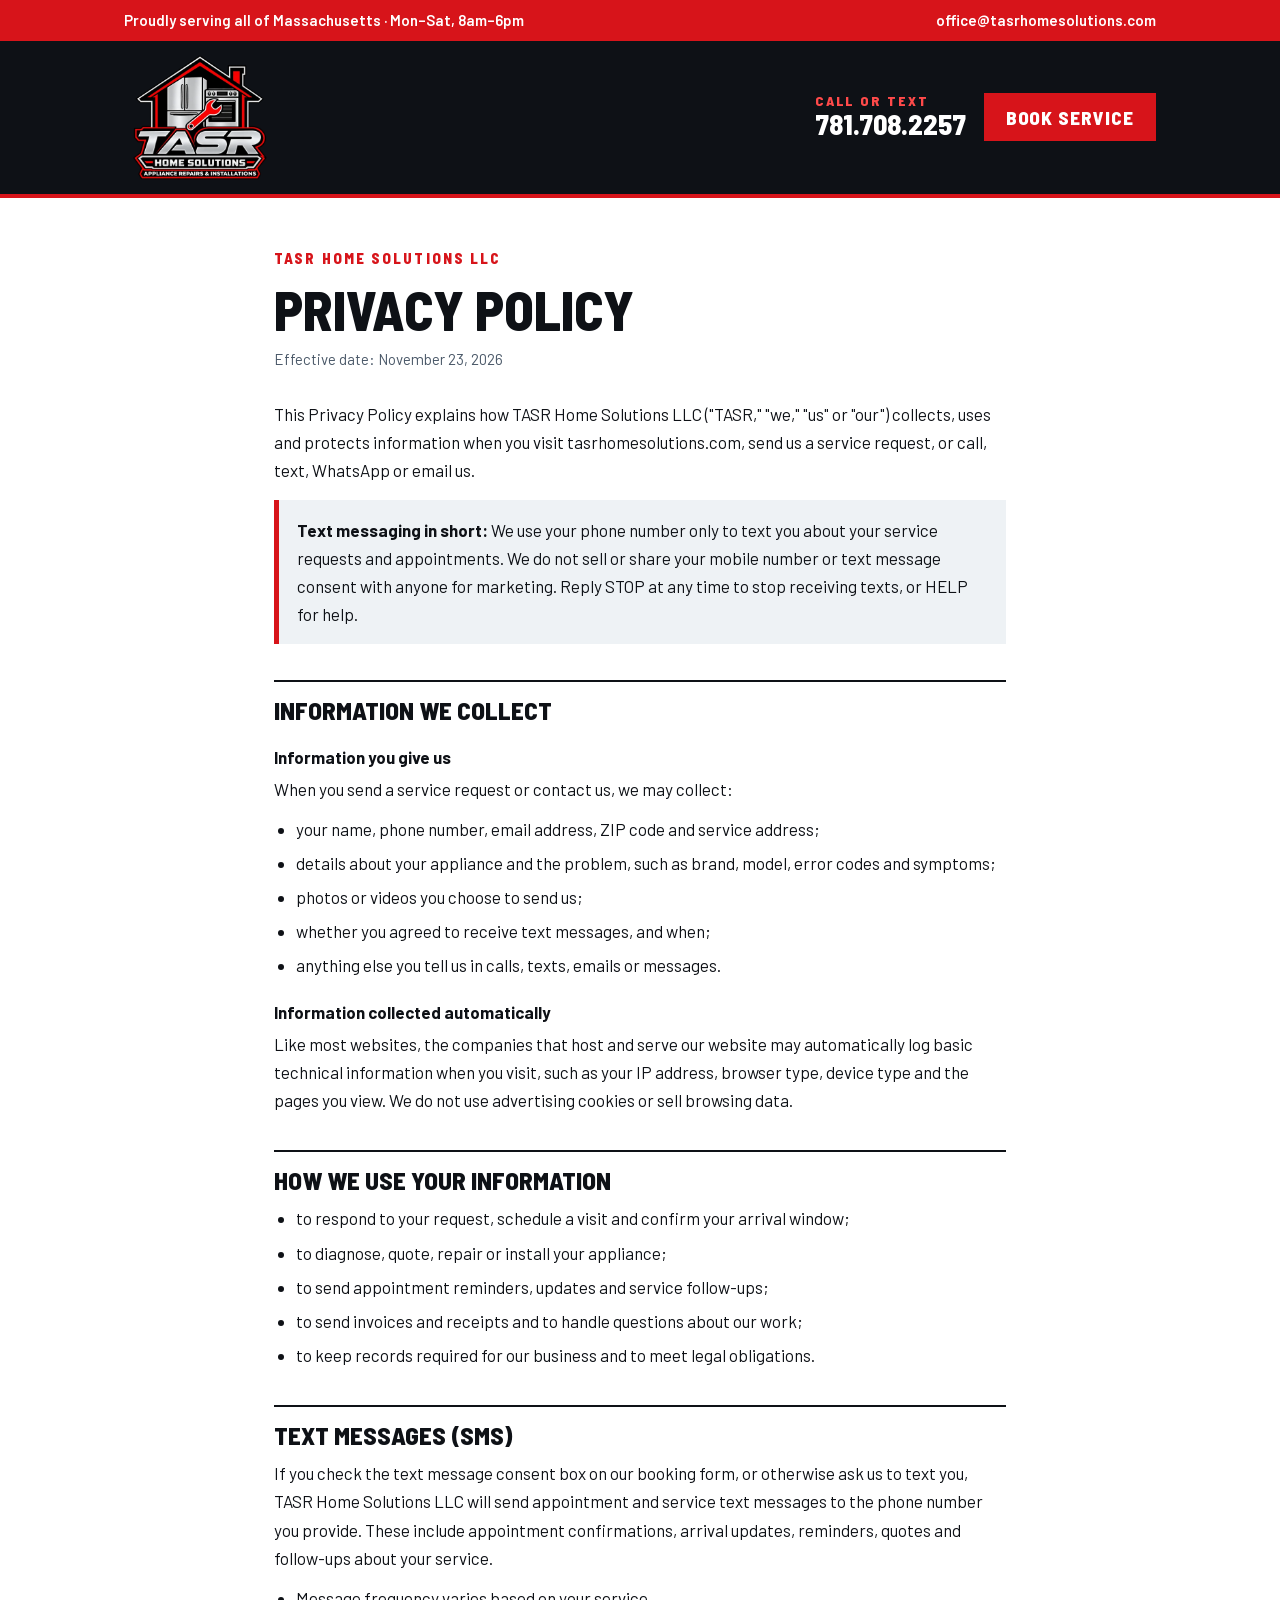
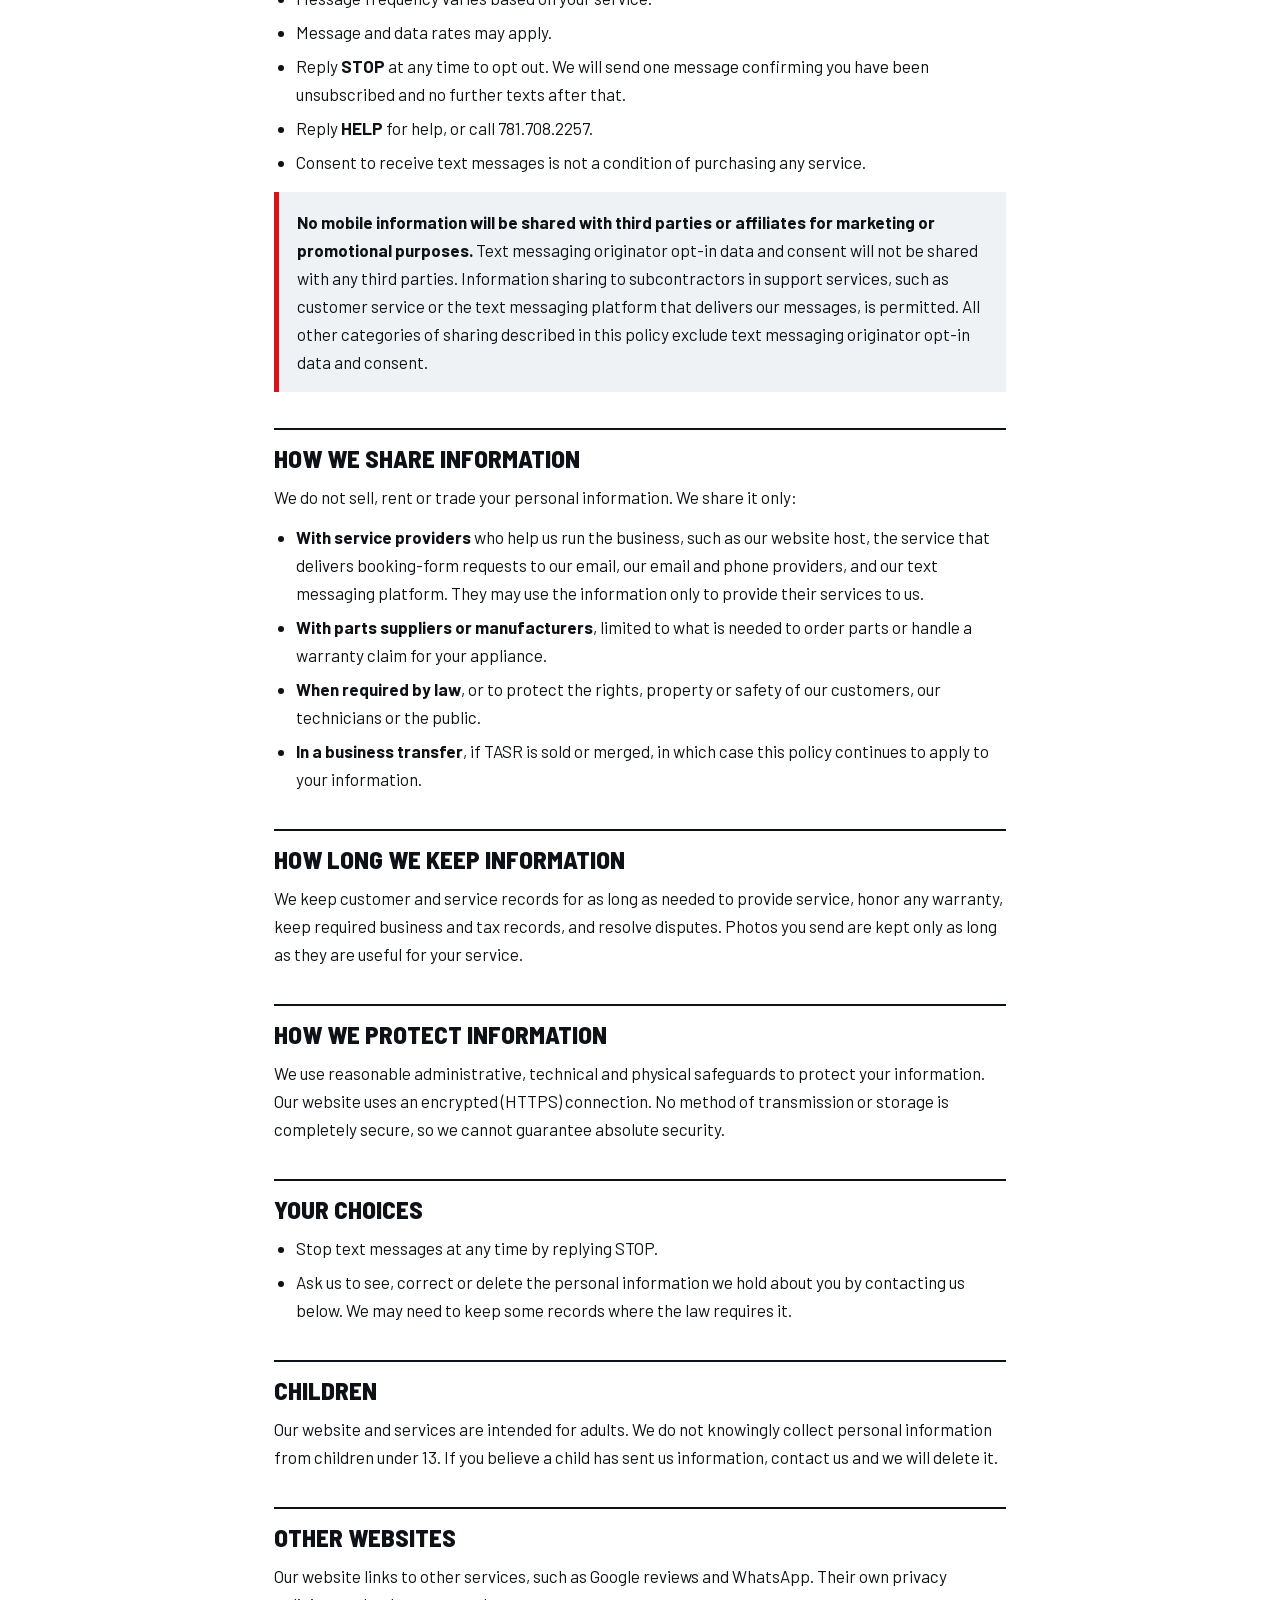
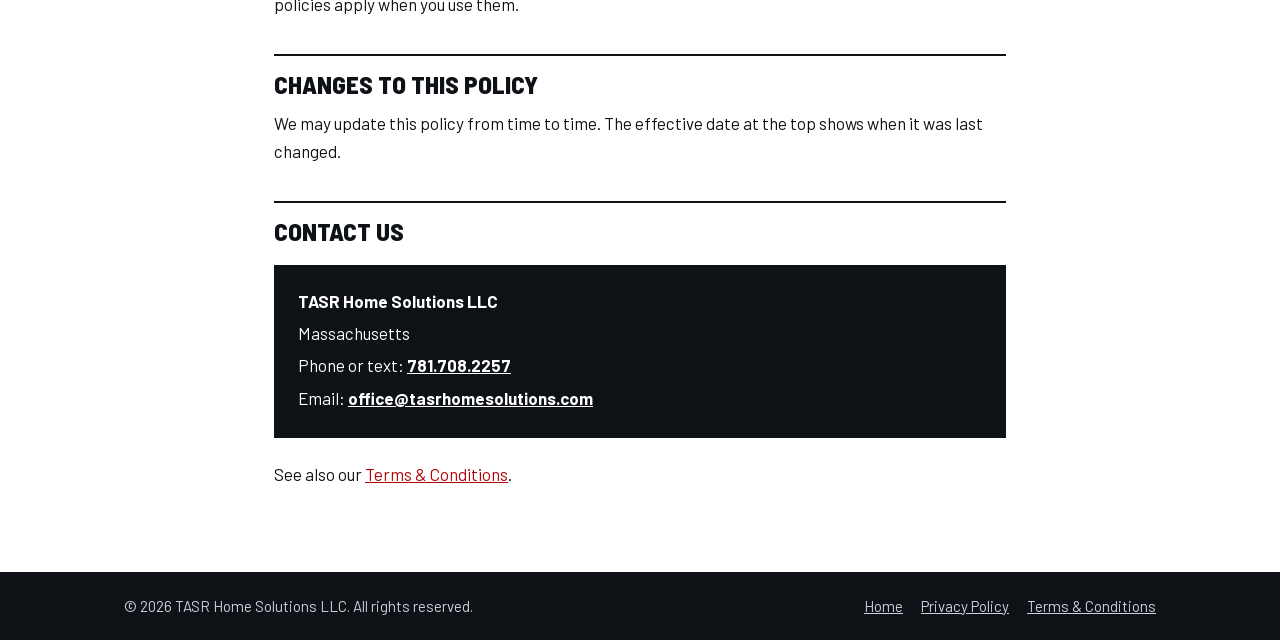
==== privacy-policy.html @ 1eede8f0 "Launch TASR Home Solutions website - Home page from the Claude Design export, with mobile viewport, " ====
<!DOCTYPE html>
<html lang="en">
<head>
<meta charset="utf-8">
<meta name="viewport" content="width=device-width, initial-scale=1">
<title>Privacy Policy | TASR Home Solutions</title>
<meta name="description" content="How TASR Home Solutions LLC collects, uses and protects your information, including text message (SMS) communications.">
<link rel="canonical" href="https://tasrhomesolutions.com/privacy-policy.html">
<link rel="icon" type="image/png" sizes="32x32" href="assets/icon-32.png">
<link rel="apple-touch-icon" href="assets/apple-touch-icon.png">
<link rel="stylesheet" href="assets/policy.css">
</head>
<body>
<div class="topbar"><div class="in"><span>Proudly serving all of Massachusetts · Mon–Sat, 8am–6pm</span><a href="mailto:office@tasrhomesolutions.com">office@tasrhomesolutions.com</a></div></div>
<header><div class="in">
  <a href="./" aria-label="TASR Home Solutions home"><img src="assets/logo.webp" alt="TASR Home Solutions, Appliance Repairs &amp; Installations" width="150" height="126"></a>
  <div class="call">
    <span><span class="lbl">Call or text</span><a class="num" href="tel:+17817082257">781.708.2257</a></span>
    <a class="btn" href="./#contact">Book service</a>
  </div>
</div></header>

<main>
  <p class="kicker">TASR Home Solutions LLC</p>
  <h1>Privacy Policy</h1>
  <p class="updated">Effective date: November 23, 2026</p>

  <p>This Privacy Policy explains how TASR Home Solutions LLC ("TASR," "we," "us" or "our") collects, uses and protects information when you visit tasrhomesolutions.com, send us a service request, or call, text, WhatsApp or email us.</p>

  <div class="box">
    <p><strong>Text messaging in short:</strong> We use your phone number only to text you about your service requests and appointments. We do not sell or share your mobile number or text message consent with anyone for marketing. Reply STOP at any time to stop receiving texts, or HELP for help.</p>
  </div>

  <h2>Information we collect</h2>
  <h3>Information you give us</h3>
  <p>When you send a service request or contact us, we may collect:</p>
  <ul>
    <li>your name, phone number, email address, ZIP code and service address;</li>
    <li>details about your appliance and the problem, such as brand, model, error codes and symptoms;</li>
    <li>photos or videos you choose to send us;</li>
    <li>whether you agreed to receive text messages, and when;</li>
    <li>anything else you tell us in calls, texts, emails or messages.</li>
  </ul>
  <h3>Information collected automatically</h3>
  <p>Like most websites, the companies that host and serve our website may automatically log basic technical information when you visit, such as your IP address, browser type, device type and the pages you view. We do not use advertising cookies or sell browsing data.</p>

  <h2>How we use your information</h2>
  <ul>
    <li>to respond to your request, schedule a visit and confirm your arrival window;</li>
    <li>to diagnose, quote, repair or install your appliance;</li>
    <li>to send appointment reminders, updates and service follow-ups;</li>
    <li>to send invoices and receipts and to handle questions about our work;</li>
    <li>to keep records required for our business and to meet legal obligations.</li>
  </ul>

  <h2>Text messages (SMS)</h2>
  <p>If you check the text message consent box on our booking form, or otherwise ask us to text you, TASR Home Solutions LLC will send appointment and service text messages to the phone number you provide. These include appointment confirmations, arrival updates, reminders, quotes and follow-ups about your service.</p>
  <ul>
    <li>Message frequency varies based on your service.</li>
    <li>Message and data rates may apply.</li>
    <li>Reply <strong>STOP</strong> at any time to opt out. We will send one message confirming you have been unsubscribed and no further texts after that.</li>
    <li>Reply <strong>HELP</strong> for help, or call 781.708.2257.</li>
    <li>Consent to receive text messages is not a condition of purchasing any service.</li>
  </ul>
  <div class="box">
    <p><strong>No mobile information will be shared with third parties or affiliates for marketing or promotional purposes.</strong> Text messaging originator opt-in data and consent will not be shared with any third parties. Information sharing to subcontractors in support services, such as customer service or the text messaging platform that delivers our messages, is permitted. All other categories of sharing described in this policy exclude text messaging originator opt-in data and consent.</p>
  </div>

  <h2>How we share information</h2>
  <p>We do not sell, rent or trade your personal information. We share it only:</p>
  <ul>
    <li><strong>With service providers</strong> who help us run the business, such as our website host, the service that delivers booking-form requests to our email, our email and phone providers, and our text messaging platform. They may use the information only to provide their services to us.</li>
    <li><strong>With parts suppliers or manufacturers</strong>, limited to what is needed to order parts or handle a warranty claim for your appliance.</li>
    <li><strong>When required by law</strong>, or to protect the rights, property or safety of our customers, our technicians or the public.</li>
    <li><strong>In a business transfer</strong>, if TASR is sold or merged, in which case this policy continues to apply to your information.</li>
  </ul>

  <h2>How long we keep information</h2>
  <p>We keep customer and service records for as long as needed to provide service, honor any warranty, keep required business and tax records, and resolve disputes. Photos you send are kept only as long as they are useful for your service.</p>

  <h2>How we protect information</h2>
  <p>We use reasonable administrative, technical and physical safeguards to protect your information. Our website uses an encrypted (HTTPS) connection. No method of transmission or storage is completely secure, so we cannot guarantee absolute security.</p>

  <h2>Your choices</h2>
  <ul>
    <li>Stop text messages at any time by replying STOP.</li>
    <li>Ask us to see, correct or delete the personal information we hold about you by contacting us below. We may need to keep some records where the law requires it.</li>
  </ul>

  <h2>Children</h2>
  <p>Our website and services are intended for adults. We do not knowingly collect personal information from children under 13. If you believe a child has sent us information, contact us and we will delete it.</p>

  <h2>Other websites</h2>
  <p>Our website links to other services, such as Google reviews and WhatsApp. Their own privacy policies apply when you use them.</p>

  <h2>Changes to this policy</h2>
  <p>We may update this policy from time to time. The effective date at the top shows when it was last changed.</p>

  <h2>Contact us</h2>
  <div class="contact">
    <p><strong>TASR Home Solutions LLC</strong></p>
    <p>Massachusetts</p>
    <p>Phone or text: <a href="tel:+17817082257">781.708.2257</a></p>
    <p>Email: <a href="mailto:office@tasrhomesolutions.com">office@tasrhomesolutions.com</a></p>
  </div>
  <p style="margin-top:22px">See also our <a href="terms.html">Terms &amp; Conditions</a>.</p>
</main>

<footer><div class="in">
  <span>© 2026 TASR Home Solutions LLC. All rights reserved.</span>
  <nav aria-label="Legal"><a href="./">Home</a><a href="privacy-policy.html">Privacy Policy</a><a href="terms.html">Terms &amp; Conditions</a></nav>
</div></footer>
</body>
</html>
---- assets/policy.css ----
@font-face{font-family:'Barlow';font-style:normal;font-weight:400;font-display:swap;src:url(fonts/Barlow-400.woff2) format('woff2')}
@font-face{font-family:'Barlow';font-style:normal;font-weight:500;font-display:swap;src:url(fonts/Barlow-500.woff2) format('woff2')}
@font-face{font-family:'Barlow';font-style:normal;font-weight:600;font-display:swap;src:url(fonts/Barlow-600.woff2) format('woff2')}
@font-face{font-family:'Barlow Semi Condensed';font-style:normal;font-weight:800;font-display:swap;src:url(fonts/BarlowSemiCondensed-800.woff2) format('woff2')}
@font-face{font-family:'Barlow';font-style:normal;font-weight:700;font-display:swap;src:url(fonts/Barlow-700.woff2) format('woff2')}
*{box-sizing:border-box;margin:0;padding:0}
body{font-family:'Barlow',system-ui,-apple-system,'Segoe UI',sans-serif;font-size:17px;line-height:1.65;color:#0E1116;background:#FFFFFF;-webkit-font-smoothing:antialiased}
a{color:#B3060B}
.topbar{background:#D7141A;color:#FFFFFF;font-size:15px;font-weight:600}
.topbar .in{max-width:1080px;margin:0 auto;padding:8px 24px;display:flex;flex-wrap:wrap;justify-content:space-between;gap:4px 20px}
.topbar a{color:#FFFFFF;text-decoration:none}
header{background:#0E1116;border-bottom:4px solid #D7141A}
header .in{max-width:1080px;margin:0 auto;padding:14px 24px;display:flex;flex-wrap:wrap;align-items:center;justify-content:space-between;gap:14px 28px}
header img{display:block;width:150px;height:auto}
.call{display:flex;align-items:center;gap:18px;flex-wrap:wrap}
.call .lbl{display:block;color:#FF4A4A;font-family:'Barlow Semi Condensed','Arial Narrow',sans-serif;font-weight:800;font-size:14px;letter-spacing:.14em;text-transform:uppercase;line-height:1.1}
.call .num{color:#FFFFFF;text-decoration:none;font-family:'Barlow Semi Condensed','Arial Narrow',sans-serif;font-weight:800;font-size:28px;line-height:1.1}
.btn{display:inline-flex;align-items:center;min-height:48px;padding:0 22px;background:#D7141A;color:#FFFFFF;text-decoration:none;font-family:'Barlow Semi Condensed','Arial Narrow',sans-serif;font-weight:800;font-size:19px;letter-spacing:.05em;text-transform:uppercase}
.btn:hover{background:#B3060B}
main{max-width:780px;margin:0 auto;padding:48px 24px 72px}
.kicker{color:#D7141A;font-family:'Barlow Semi Condensed','Arial Narrow',sans-serif;font-weight:800;letter-spacing:.14em;text-transform:uppercase;font-size:15px}
h1{font-family:'Barlow Semi Condensed','Arial Narrow',sans-serif;font-weight:800;text-transform:uppercase;font-size:clamp(2.3rem,6vw,3.4rem);line-height:1;margin:6px 0 10px}
.updated{color:#4A5868;font-size:15px;margin-bottom:28px}
h2{font-family:'Barlow Semi Condensed','Arial Narrow',sans-serif;font-weight:800;text-transform:uppercase;font-size:25px;line-height:1.15;margin:36px 0 10px;padding-top:14px;border-top:2px solid #0E1116}
h3{font-size:17px;font-weight:700;margin:18px 0 4px}
p{margin:0 0 12px}
ul{margin:0 0 14px 22px}
li{margin:0 0 6px}
.box{background:#EEF2F5;border-left:5px solid #D7141A;padding:16px 18px;margin:16px 0}
.box p:last-child{margin:0}
.contact{background:#0E1116;color:#FFFFFF;padding:22px 24px;margin-top:20px}
.contact a{color:#FFFFFF;font-weight:700}
.contact p{margin:0 0 4px}
footer{background:#0E1116;color:#C9D2DB;font-size:15px}
footer .in{max-width:1080px;margin:0 auto;padding:22px 24px;display:flex;flex-wrap:wrap;justify-content:space-between;gap:8px 20px}
footer a{color:#C9D2DB}
footer nav{display:flex;flex-wrap:wrap;gap:6px 18px}
@media (max-width:640px){header img{width:118px}.call .num{font-size:24px}.btn{display:none}main{padding-top:34px}}
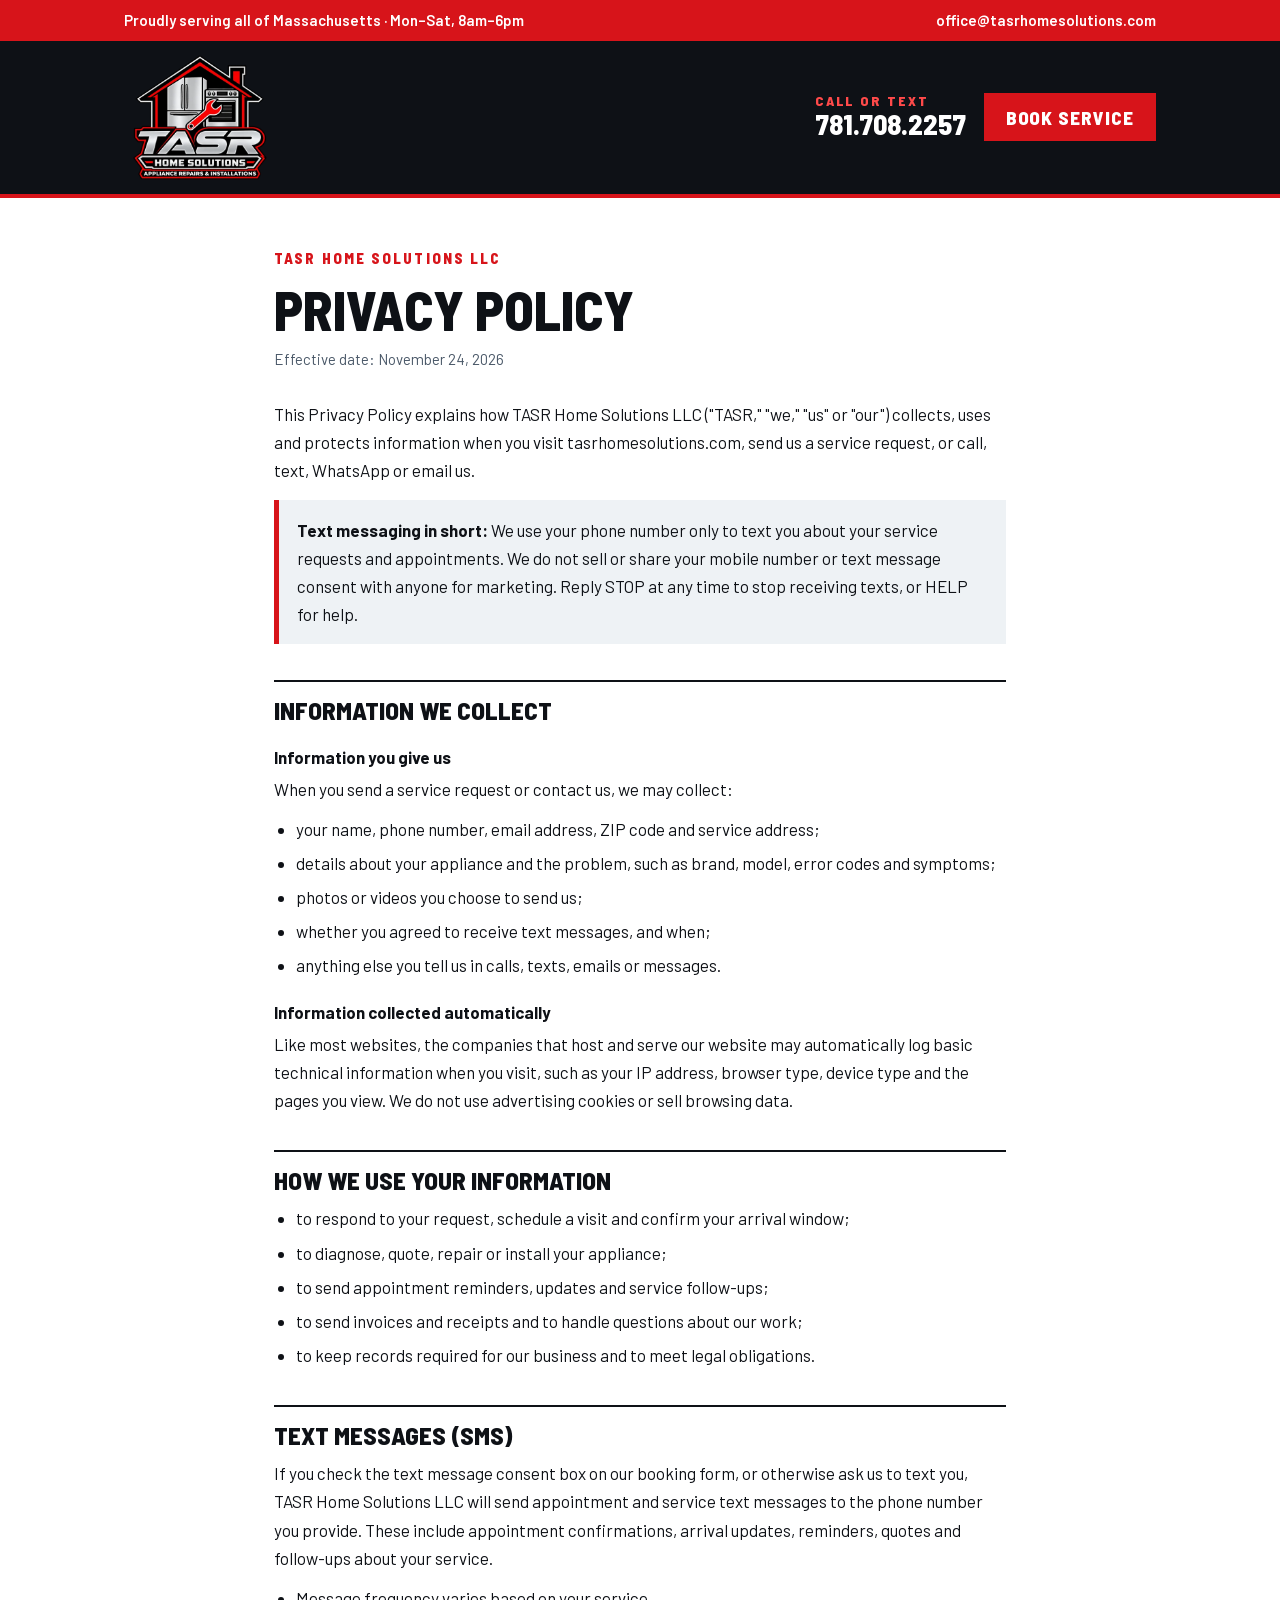
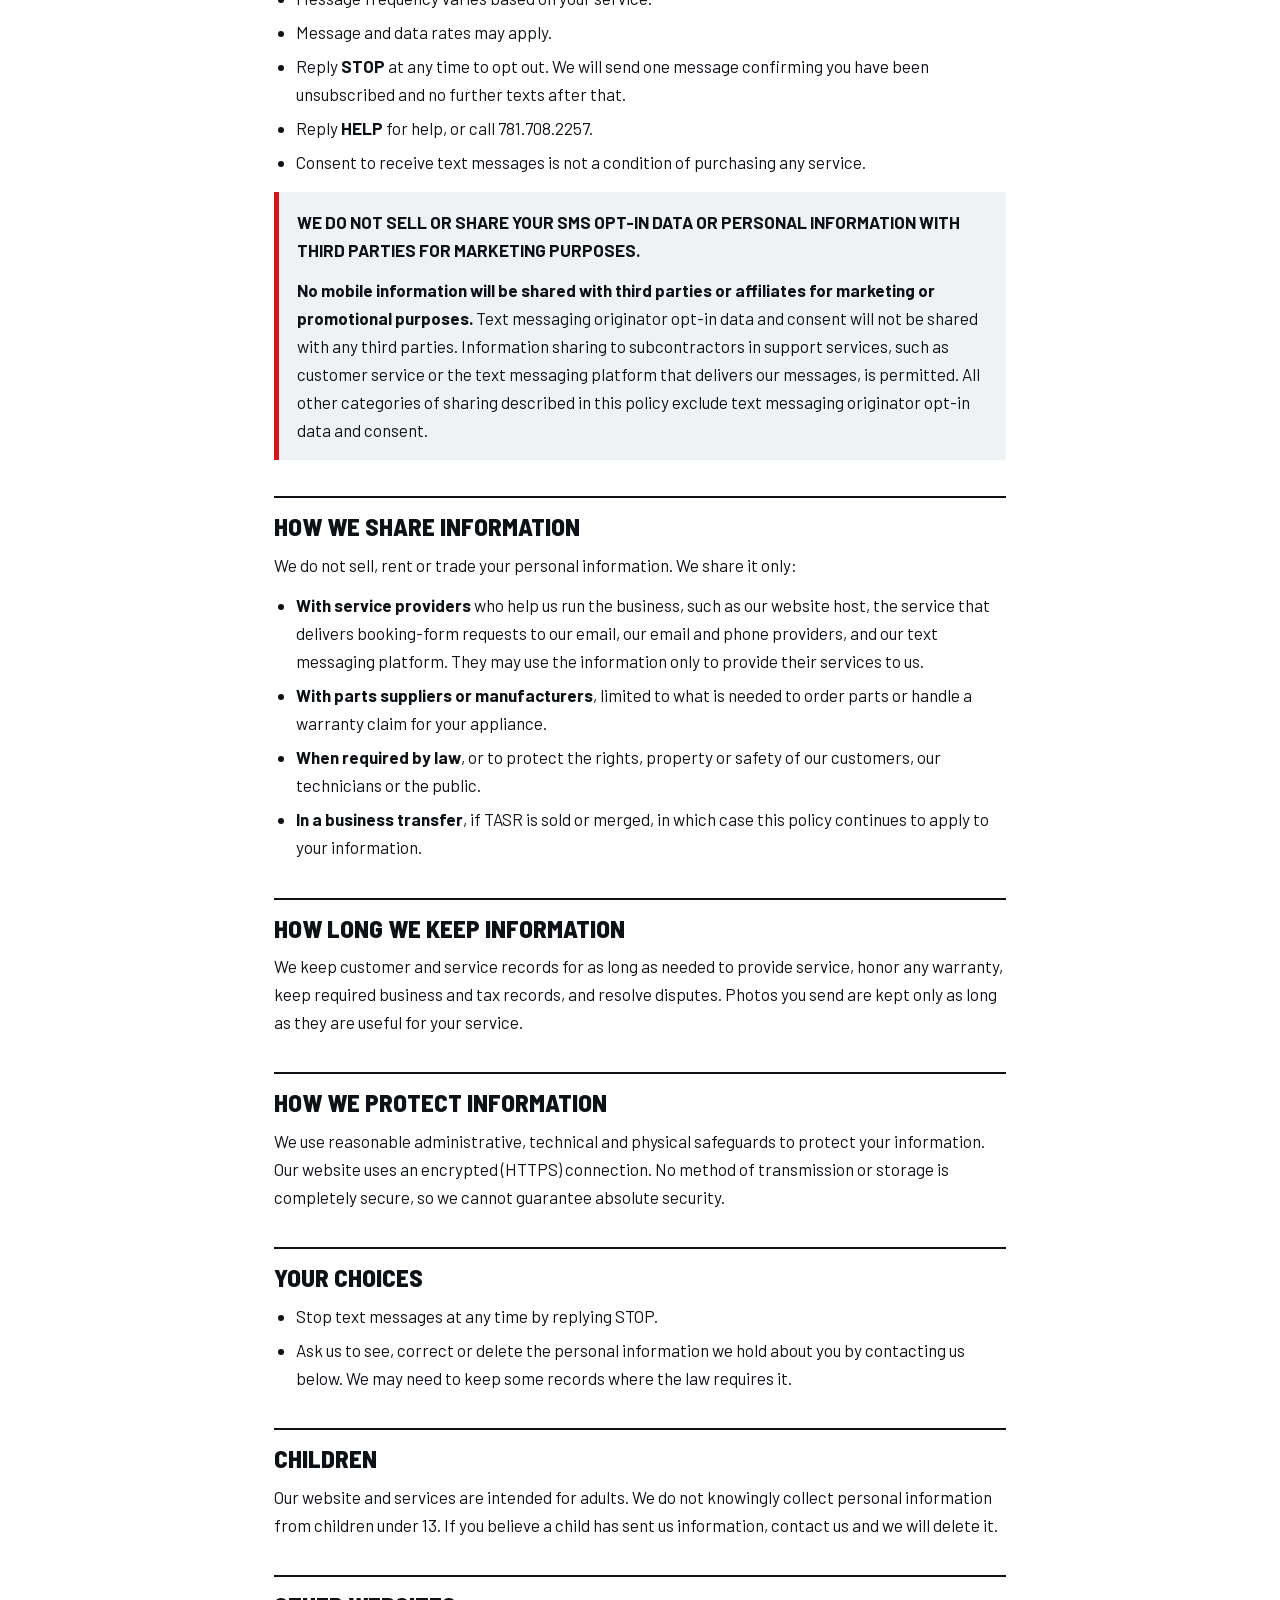
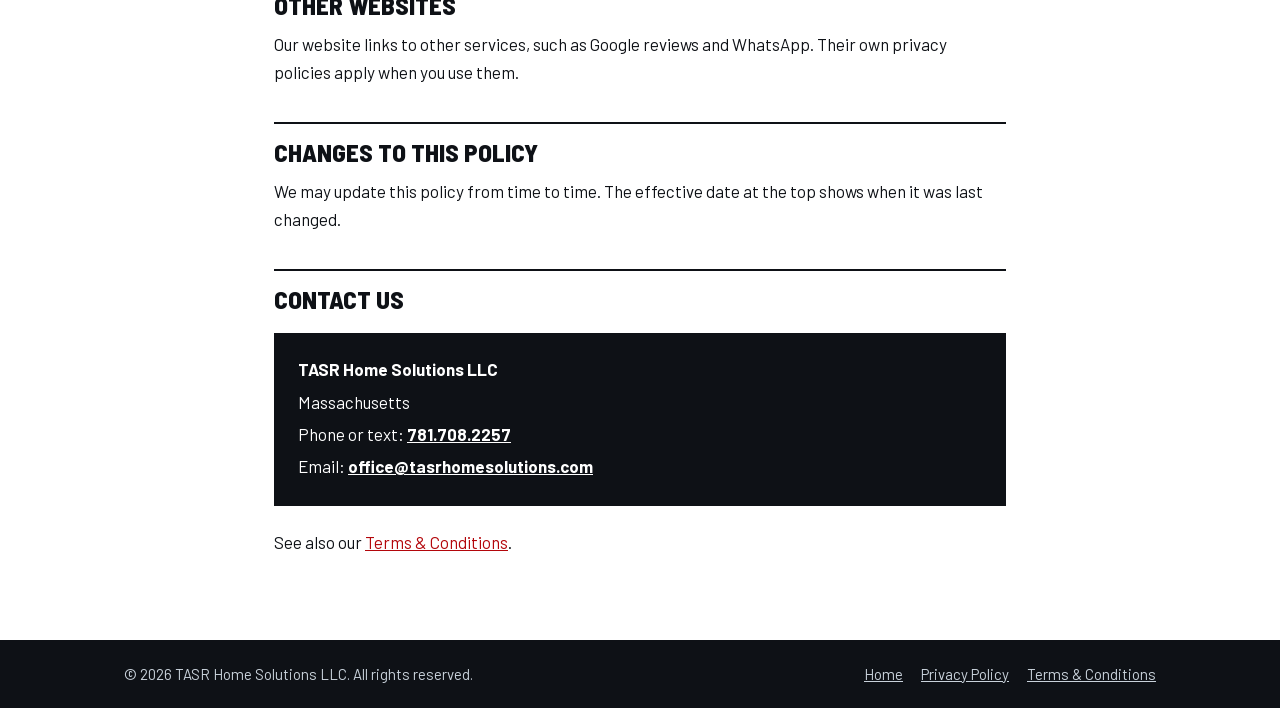
==== commit 7292a4b8: "Privacy Policy: add SMS opt-in data statement in caps Add 'WE DO NOT SELL OR SHARE YOUR SMS OPT-IN D" ====
--- a/privacy-policy.html
+++ b/privacy-policy.html
@@ -23,7 +23,7 @@
 <main>
   <p class="kicker">TASR Home Solutions LLC</p>
   <h1>Privacy Policy</h1>
-  <p class="updated">Effective date: November 23, 2026</p>
+  <p class="updated">Effective date: November 24, 2026</p>
 
   <p>This Privacy Policy explains how TASR Home Solutions LLC ("TASR," "we," "us" or "our") collects, uses and protects information when you visit tasrhomesolutions.com, send us a service request, or call, text, WhatsApp or email us.</p>
 
@@ -63,6 +63,7 @@
     <li>Consent to receive text messages is not a condition of purchasing any service.</li>
   </ul>
   <div class="box">
+    <p><strong>WE DO NOT SELL OR SHARE YOUR SMS OPT-IN DATA OR PERSONAL INFORMATION WITH THIRD PARTIES FOR MARKETING PURPOSES.</strong></p>
     <p><strong>No mobile information will be shared with third parties or affiliates for marketing or promotional purposes.</strong> Text messaging originator opt-in data and consent will not be shared with any third parties. Information sharing to subcontractors in support services, such as customer service or the text messaging platform that delivers our messages, is permitted. All other categories of sharing described in this policy exclude text messaging originator opt-in data and consent.</p>
   </div>
 
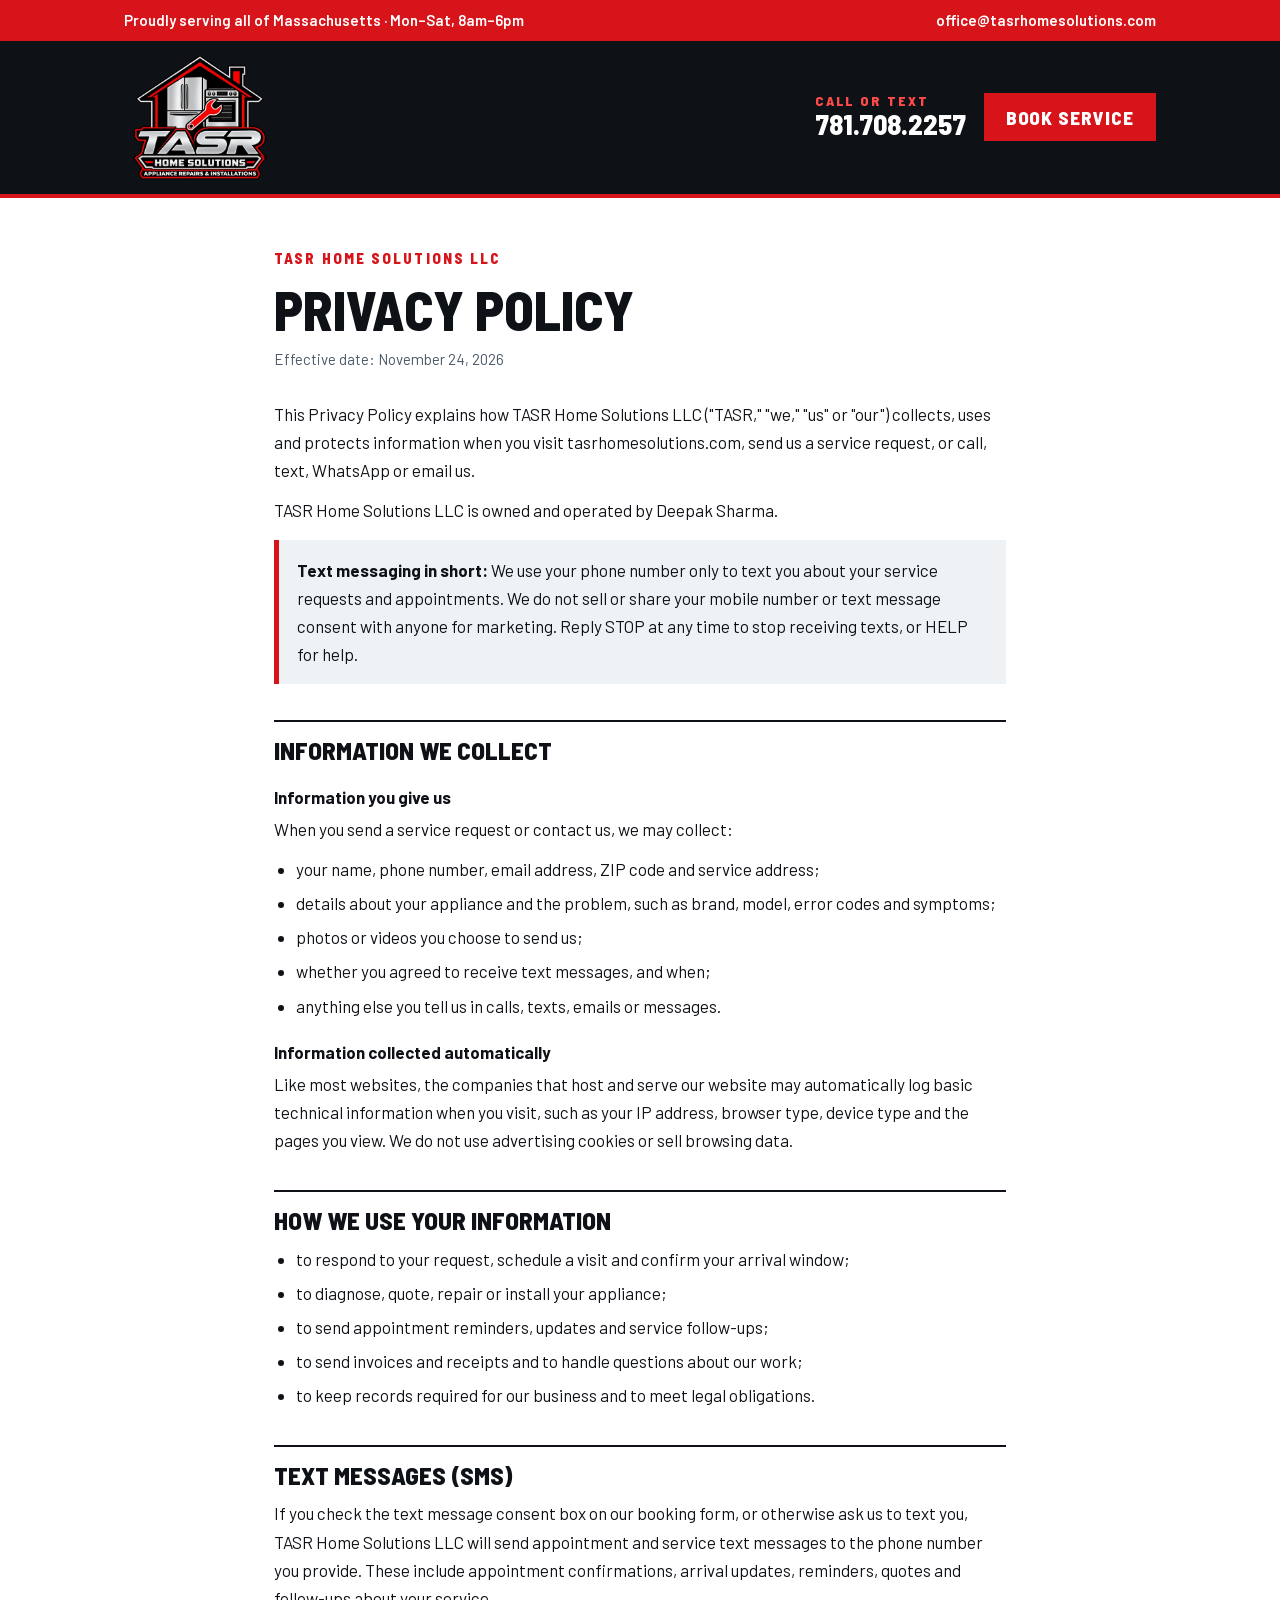
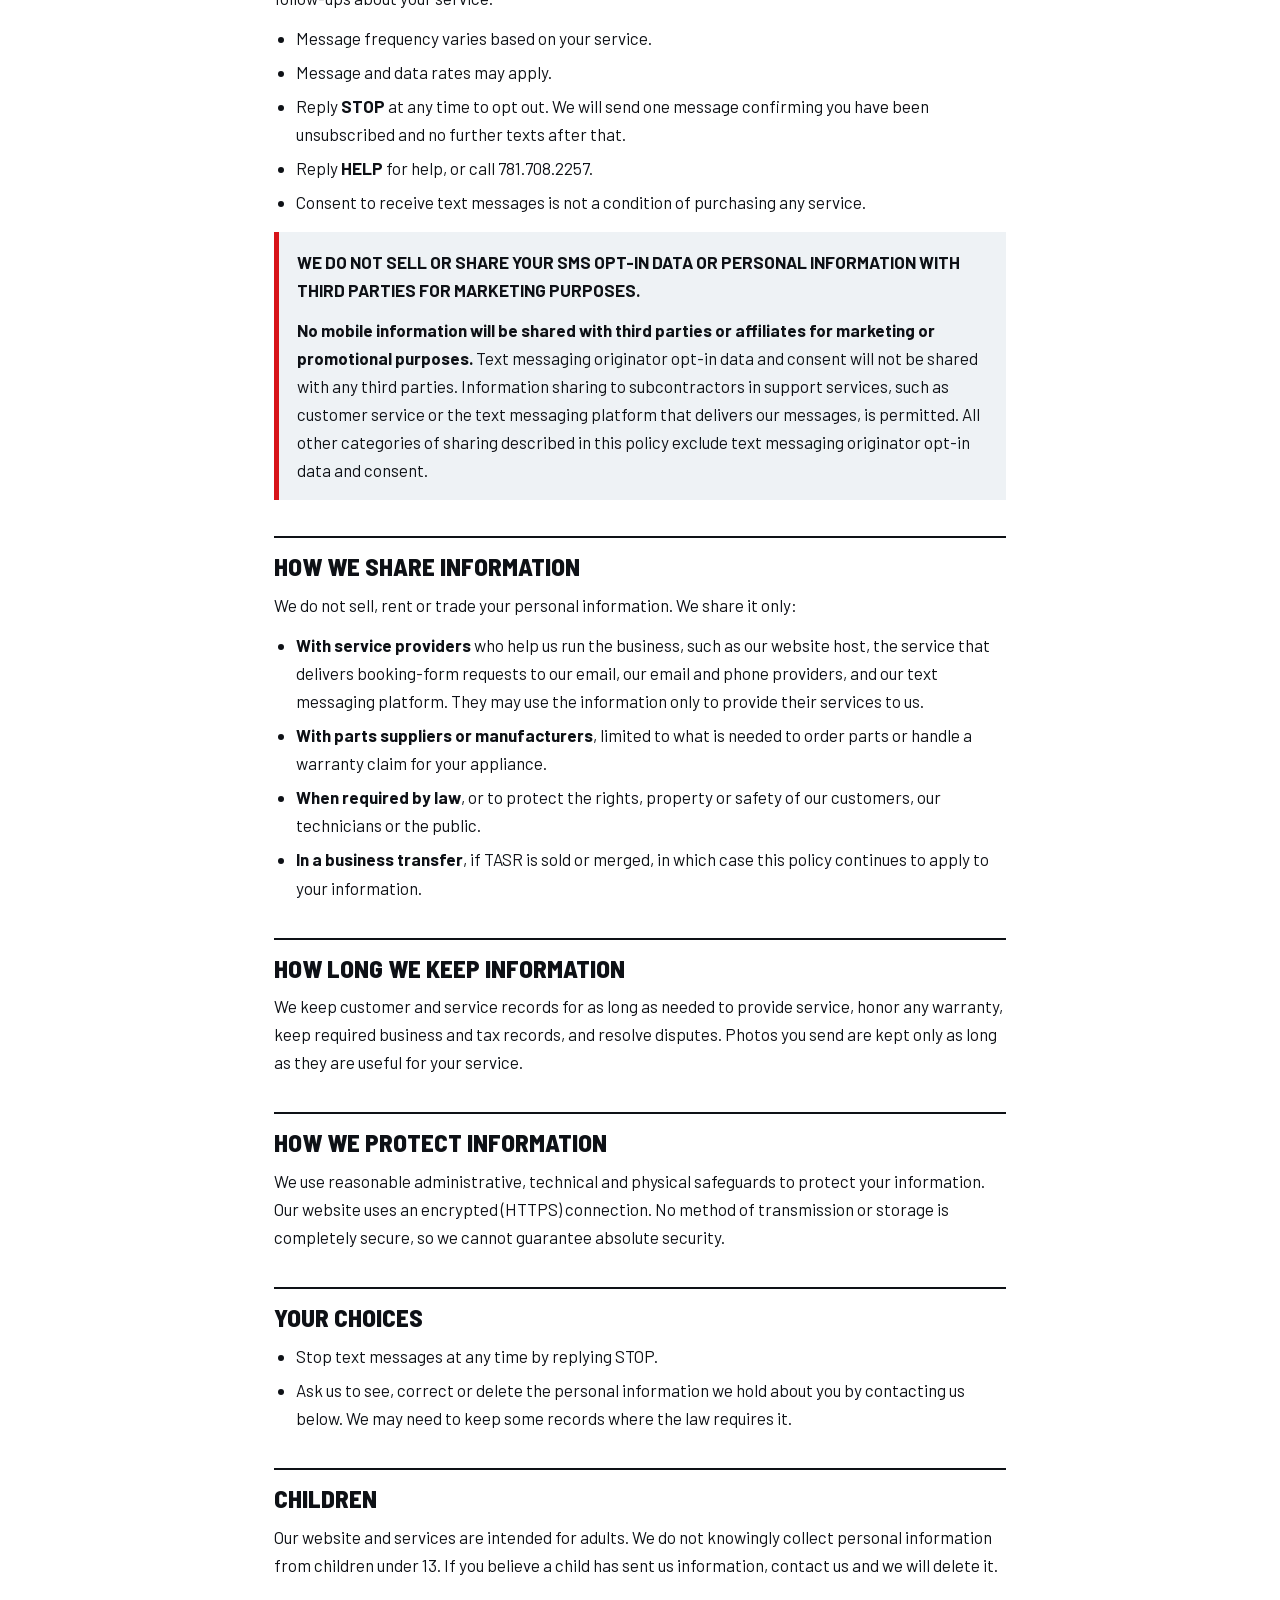
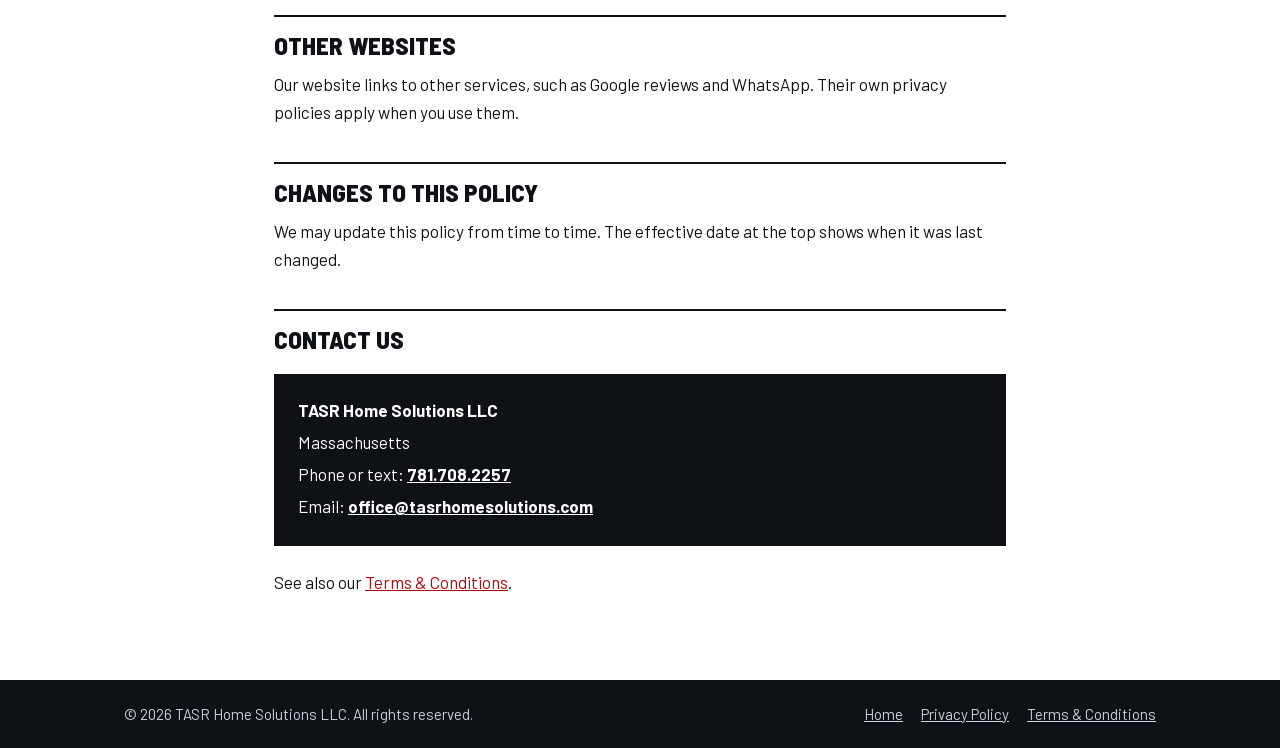
==== commit 239f4b1b: "Add ownership statement to Privacy Policy and Terms 'TASR Home Solutions LLC is owned and operated b" ====
--- a/privacy-policy.html
+++ b/privacy-policy.html
@@ -26,6 +26,7 @@
   <p class="updated">Effective date: November 24, 2026</p>
 
   <p>This Privacy Policy explains how TASR Home Solutions LLC ("TASR," "we," "us" or "our") collects, uses and protects information when you visit tasrhomesolutions.com, send us a service request, or call, text, WhatsApp or email us.</p>
+  <p>TASR Home Solutions LLC is owned and operated by Deepak Sharma.</p>
 
   <div class="box">
     <p><strong>Text messaging in short:</strong> We use your phone number only to text you about your service requests and appointments. We do not sell or share your mobile number or text message consent with anyone for marketing. Reply STOP at any time to stop receiving texts, or HELP for help.</p>
